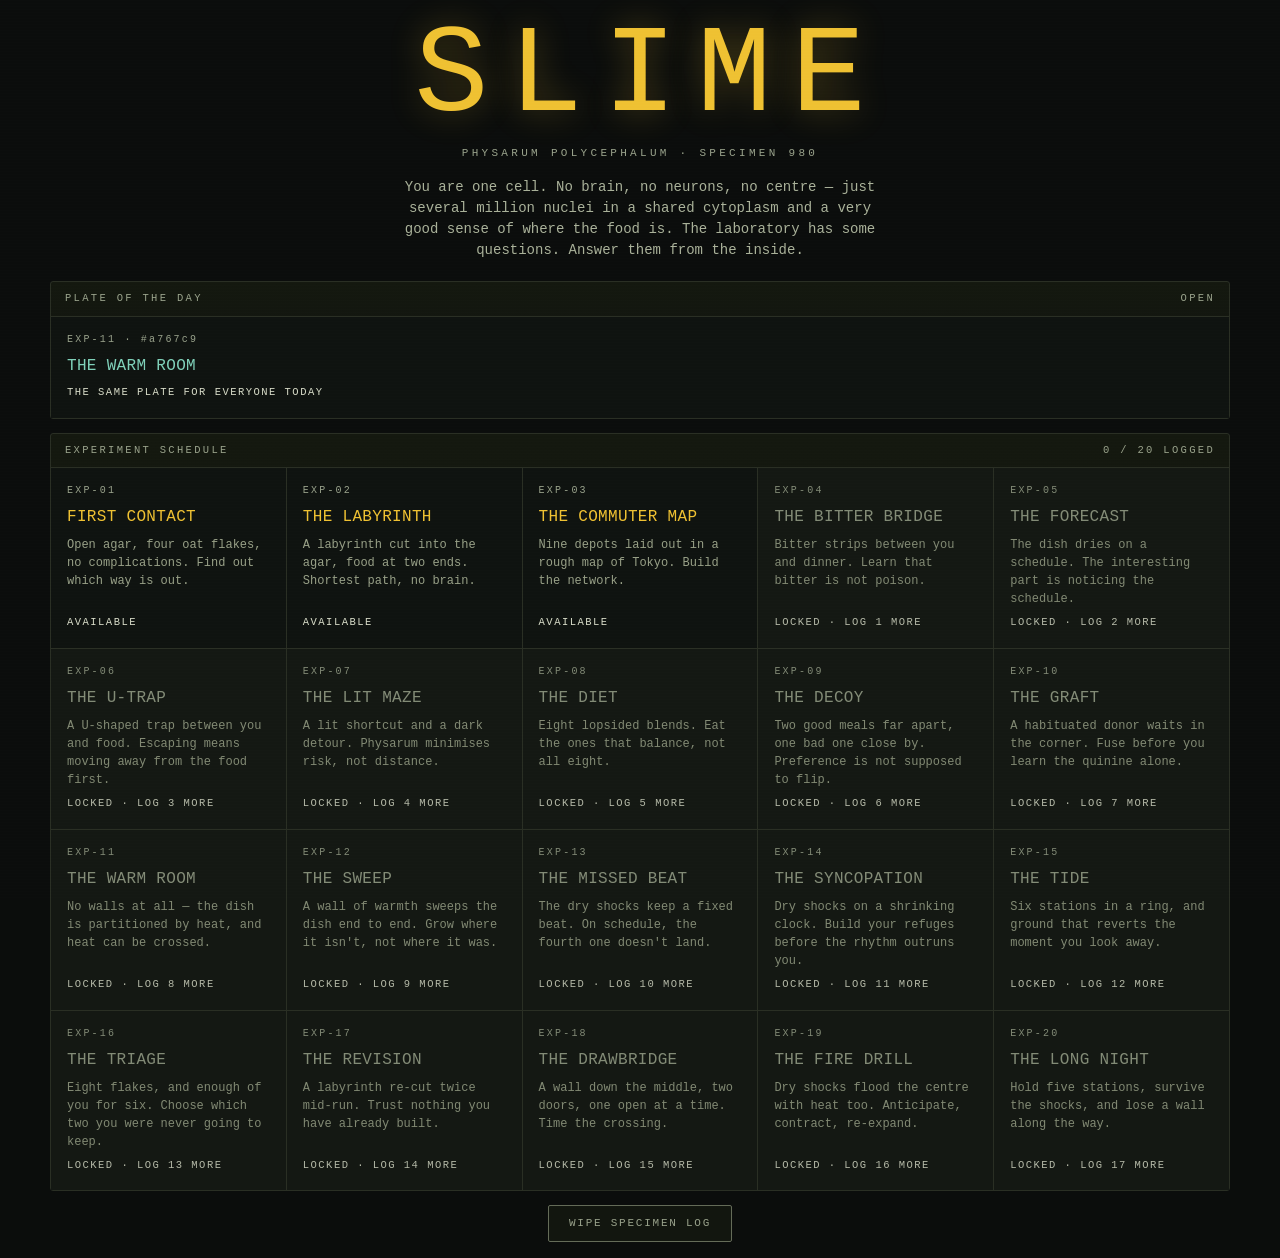
==== index.html @ e8db85a9 "Remove the Grow / Retract switch from the control row The switch set a stored verb for one-finger to" ====
<!doctype html>
<html lang="en">
<head>
<meta charset="utf-8">
<meta name="viewport" content="width=device-width, initial-scale=1, viewport-fit=cover">
<title>SLIME — Physarum polycephalum, specimen 980</title>
<meta name="description" content="A slime mold simulation game. You are Physarum polycephalum. The lab runs its experiments; you run them from the inside.">
<meta name="theme-color" content="#0b0d0c">
<link rel="icon" href="data:image/svg+xml,<svg xmlns='http://www.w3.org/2000/svg' viewBox='0 0 32 32'><text y='26' font-size='26'>%F0%9F%A6%A0</text></svg>">
<style>
:root{
  --bg:#0b0d0c;
  --agar:#12160f;
  --panel:#12150f;
  --line:#2a2f24;
  --ink:#d8dcc8;
  /* The quiet colours are quiet, not faint: --dim, --quin and --bad each used
     to land under 4.5:1 somewhere they carry 10px type — --dim on the panel
     gradient, --bad wherever it labels rather than fills. These clear AA on
     every ground in the sheet, and on the HUD plate over lit slime. */
  --dim:#99a28b;
  --slime:#efc132;
  --slime-hot:#fbe491;
  --cyto:#7fd1b9;
  --warn:#e0763c;
  --bad:#df6f8b;
  --quin:#bf82e2;
  /* --line draws the furniture — slab edges, the grid between dishes — and is
     deliberately faint. A control's own edge is the thing that says "this is a
     control", so it is held to 1.4.11's 3:1 against every ground in the sheet;
     the faintest here is 3.24 against the result panel's top stop. */
  --edge:#646b58;
  --mono:ui-monospace,SFMono-Regular,"SF Mono",Menlo,Consolas,"Liberation Mono",monospace;
  /* The letterboxed plate width: the dish is 420x260, so capping its HEIGHT at
     56vh means capping its width at 56vh x 420/260. Named because three rules
     need the same number — the short-viewport letterbox, the letterbox that
     makes room for the verdict panel, and the panel itself, which is the
     plate's own column and must line up with it exactly. */
  --plate:min(100%,calc(56vh * 1.6154));
}
*{box-sizing:border-box}
html{height:100%}
body{min-height:100%;overscroll-behavior:none}
body{
  margin:0;background:var(--bg);color:var(--ink);
  font-family:var(--mono);font-size:14px;line-height:1.5;
  -webkit-font-smoothing:antialiased;
  overscroll-behavior:none;
  /* kills double-tap zoom without killing scrolling */
  touch-action:manipulation;
}
body::before{
  content:"";position:fixed;inset:0;pointer-events:none;z-index:100;
  background:repeating-linear-gradient(180deg,rgba(255,255,255,.018) 0 1px,transparent 1px 3px);
  mix-blend-mode:overlay;
}
button{font:inherit;color:inherit;background:none;border:0;cursor:pointer}
/* The UA sheet's [hidden] is a bare attribute selector, so any class rule that
   sets display beats it — and every button in the control row and the Controls
   panel now sets one. Exit replay is hidden except during a replay; without
   this it is on the page always. */
[hidden]{display:none!important}
/* One ring for everything focusable. The accent is solved per seed to 4.5:1
   against the page, so it clears 1.4.11's 3:1 for a focus indicator by a
   margin whatever the specimen line turns out to be. */
:focus-visible{outline:2px solid var(--slime);outline-offset:2px}
h1,h2,h3{font-weight:600;margin:0}
.mono-dim{color:var(--dim)}

/* ---------- shell ---------- */
/* Top-anchored, not vertically centred: the lab bench starts at the top of the
   window on every screen, so nothing shifts underfoot when a screen grows —
   and the result panel below the dish extends downward into scroll rather
   than pushing the plate up off the top of the window. */
#app{min-height:100%;display:flex;flex-direction:column;align-items:center;
  justify-content:flex-start;padding:16px;gap:14px}
.screen{display:none;width:100%;max-width:1180px}
.screen.on{display:block}

/* ---------- title ---------- */
.hero{text-align:center;padding:8px 0 20px}
.hero .glyph{font-size:clamp(56px,13vw,124px);line-height:.86;letter-spacing:.16em;
  color:var(--slime);text-shadow:0 0 34px rgba(239,193,50,.30);margin-right:-.16em}
.hero .sub{color:var(--dim);letter-spacing:.30em;font-size:11px;text-transform:uppercase;margin-top:14px}
.hero .tag{max-width:56ch;margin:16px auto 0;color:#a9b199}

.slab{border:1px solid var(--line);background:linear-gradient(180deg,#14180f,#0f1210);border-radius:3px}
.slab-h{display:flex;justify-content:space-between;align-items:baseline;gap:12px;
  padding:9px 14px;border-bottom:1px solid var(--line);color:var(--dim);
  font-size:10.5px;letter-spacing:.22em;text-transform:uppercase}

.dishes{display:grid;grid-template-columns:repeat(auto-fit,minmax(212px,1fr));gap:1px;background:var(--line)}
.dish{background:#0f1310;padding:15px 16px 17px;text-align:left;position:relative;
  transition:background .14s,transform .14s;display:flex;flex-direction:column;gap:7px;min-height:150px}
.dish:hover:not(.locked){background:#171c12}
.dish .code{font-size:10px;letter-spacing:.22em;color:var(--dim)}
.dish .nm{font-size:16px;color:var(--slime);letter-spacing:.02em}
.dish .bl{font-size:12px;color:#98a087;flex:1}
.dish .st{font-size:10.5px;letter-spacing:.14em;text-transform:uppercase}
.dish.done .st{color:var(--cyto)}
/* The mark, where a dish has one, sits under the status line rather than
   beside it: the two are different kinds of fact and a card that runs them
   together reads as one long status. */
.dish .mk{font-size:10.5px;letter-spacing:.14em;text-transform:uppercase;color:var(--dim)}
.dish .mk b{color:var(--slime);font-weight:400}
/* the daily plate is the one card that is not a place in the schedule */
.dish.daily{min-height:0}
.dish.daily .nm{color:var(--cyto)}
/* A disabled control is exempt from 1.4.3, but most of the twenty cards on
   the landing screen are locked on a first visit — the exemption would cover
   almost the whole page, which is not what it is for. Faded to .8, where
   every line on the card still clears 4.5:1; what says "locked" is the grey
   name, the word itself, and the dead hover, not illegibility. */
.dish.locked{opacity:.8;cursor:not-allowed}
.dish.locked .nm{color:var(--dim)}

.row{display:flex;gap:10px;flex-wrap:wrap;align-items:center}
.btn{border:1px solid var(--edge);padding:9px 20px;border-radius:2px;letter-spacing:.16em;
  font-size:11px;text-transform:uppercase;color:var(--ink);background:#12160f;transition:.14s;
  touch-action:manipulation;-webkit-tap-highlight-color:transparent;
  -webkit-user-select:none;user-select:none;-webkit-touch-callout:none}
.btn:hover{border-color:var(--slime);color:var(--slime)}
.btn.pri{background:var(--slime);color:#14170d;border-color:var(--slime);font-weight:600}
.btn.pri:hover{background:var(--slime-hot);border-color:var(--slime-hot);color:#14170d}
/* a ghost is quieter in its ink, not in its outline — the outline is what
   makes it findable as a button at all */
.btn.ghost{color:var(--dim)}
.btn.ghost:hover{color:var(--ink);border-color:var(--ink)}
/* Time-lapse, lit at every stop except ×1. It is not "faster than real time"
   — ×1 is already about a hundred times that — it is "not the dish's own
   clock", which a quarter speed is as much as a quadruple one. */
.btn.lapse-on{border-color:var(--slime);color:var(--slime)}

/* ---------- brief / result cards ---------- */
.card{max-width:760px;margin:0 auto;padding:22px 26px 24px}
.card h2{font-size:24px;color:var(--slime);letter-spacing:.02em}
.card .code{font-size:10.5px;letter-spacing:.24em;color:var(--dim);text-transform:uppercase}
.card p{color:#aab092;margin:12px 0 0}
.card .fld{margin-top:18px}
.card .fld .k{font-size:10px;letter-spacing:.2em;text-transform:uppercase;color:var(--dim);margin-bottom:5px}
.card .fld .v{color:var(--ink)}
.hz{display:inline-block;border:1px solid var(--warn);color:var(--warn);
  padding:2px 9px;border-radius:2px;font-size:10.5px;letter-spacing:.14em;text-transform:uppercase;margin:0 6px 6px 0}
.hz.q{border-color:var(--quin);color:var(--quin)}
.hz.ok{border-color:var(--cyto);color:var(--cyto)}
.hz.l{border-color:#9fb4c9;color:#9fb4c9}
.keys{display:grid;grid-template-columns:auto 1fr;gap:6px 14px;margin-top:8px;font-size:12.5px;color:#9ba384}
.keys b{color:var(--ink);font-weight:600;white-space:nowrap}

/* ---------- result panel, below the dish ---------- */
/* The verdict is a lab annotation pinned UNDER the plate, never over it: the
   whole point of finishing a dish is getting to look at the lattice you grew,
   so nothing covers the organism. Verdict and actions come first so they land
   above the fold on a normal desktop window; the long prose and the
   observations sit below them and scroll into view if the window is short. */
#result{display:none;width:100%;max-width:var(--plate);margin:10px auto 0;
  border:1px solid var(--line);border-radius:3px;
  background:linear-gradient(180deg,#14180f,#0f1210)}
#result.on{display:block}

.rhead{display:flex;align-items:center;justify-content:space-between;gap:10px 18px;
  flex-wrap:wrap;padding:11px 14px;border-bottom:1px solid var(--line)}
.rmeta{min-width:0}
.rmeta .rc{font-size:9.5px;letter-spacing:.22em;text-transform:uppercase;color:var(--dim)}
.rmeta .rh{font-size:17px;color:var(--slime);letter-spacing:.02em;margin-top:3px}
.ract{display:flex;gap:8px;flex-wrap:wrap}

.rband{display:flex;align-items:center;gap:8px 12px;flex-wrap:wrap;
  padding:9px 14px;border-bottom:1px solid var(--line)}
.rrow{display:flex;gap:7px;flex-wrap:wrap}
.rnote{font-size:10.5px;color:var(--dim);letter-spacing:.04em}
.rk{font-size:9.5px;letter-spacing:.20em;text-transform:uppercase;color:var(--dim)}

.rgrid{display:grid;grid-template-columns:1.5fr 1fr;gap:12px 24px;padding:13px 14px 15px}
.rgrid p{margin:0;color:#aab092;font-size:12.5px;line-height:1.55}
.rsec .v{font-size:12px;color:var(--ink);line-height:1.66;margin-top:5px}

#result .btn{padding:8px 14px;font-size:10px;letter-spacing:.14em}
.rsp{min-width:48px;text-align:center}
/* the suggested rate, lit the way the time-lapse control is */
.rsp.def{border-color:var(--slime);color:var(--slime)}
body.touch #result .btn{min-height:44px;padding:11px 15px}

/* The play controls step aside once the run is over — the verdict panel
   carries the only actions that still mean anything. (The plate is letterboxed
   here too, but it no longer needs saying: the letterbox is unconditional now,
   for the console's sake, so the dish is already the right size when the
   verdict arrives.) */
#scr-sim.resulting .simbar{display:none}

@media(max-width:700px){
  .rgrid{grid-template-columns:1fr}
}

/* ---------- replay mode ---------- */
#replaynote{display:none}
body.replay #stage{cursor:default}
body.replay #replaynote{display:block}
body.replay #replaynote b{color:var(--slime)}

/* ---------- coarse-pointer copy swap ---------- */
/* .keys-touch is the touch wording, .keys-fine the mouse+keyboard wording.
   body.touch is set by sim.js from matchMedia('(pointer: coarse)') / touch
   points. */
.keys-touch{display:none}
body.touch .keys-fine{display:none}
body.touch .keys-touch{display:grid}

/* ---------- sim ---------- */
/* The bench is the plate and the console under it. It carries the letterbox
   width, so the two are the same width to the pixel, and the size container,
   so the console's layout answers to how wide the DISH is rather than how wide
   the window is — a letterboxed landscape plate is narrow in a wide viewport,
   and a three-column instrument band would be unreadable in it. */
.bench{position:relative;width:100%;margin:0 auto;
  container-type:inline-size;container-name:dish}
#stage{position:relative;width:100%;border:1px solid var(--line);border-radius:3px;
  background:#070906;overflow:hidden;touch-action:none;cursor:crosshair;
  -webkit-tap-highlight-color:transparent;
  -webkit-user-select:none;user-select:none;-webkit-touch-callout:none}
/* touch-action does not inherit — the canvas has to opt out on its own or a
   drag across it still scrolls the page on iOS. */
#stage canvas{display:block;width:100%;height:auto;touch-action:none;
  -webkit-user-select:none;user-select:none;-webkit-touch-callout:none}
/* ---------- the console ---------- */
/* Every readout the run has, in one panel UNDER the dish: the code line and
   the clock, the objective, the meters, the depot list and the note.

   It used to be four blocks floating over the agar, and on a phone that was
   most of the organism covered by things describing it. The first pass moved
   them off the plate at phone sizes only, which left the game looking like two
   different games — a clean dish on a phone and an obscured one on a laptop.
   Nothing about a big screen makes covering the specimen a better idea, and a
   1180px dish has the MOST worth looking at. So the plate carries the culture
   and the pause veil at every size, and this is where the numbers live.

   What that deletes is the whole apparatus these blocks needed to survive over
   live cytoplasm: the two --hud-* colours, the near-opaque plate each one carried
   and the backdrop blur behind it, all of which existed because the same pixel
   is #070906 agar one second and #f6d669 lit slime the next and no ink is
   4.5:1 against both. On a panel with a ground of its own, contrast is a
   number again. */
.console{margin-top:8px;border:1px solid var(--line);border-radius:3px;
  background:linear-gradient(180deg,#14180f,#0f1210)}
.hud{font-size:11px;letter-spacing:.08em}
/* An empty row is a rule with nothing under it — the note and the depot list
   are both blank on some dishes. */
.hud-br:empty,.nodes:empty{display:none}
/* The header: what the dish is, what it wants, how long it has been running.
   Narrow-first, like the band below it — the objective is ordered last and
   given the whole width, so the code line and the clock share row one and the
   objective gets row two rather than being wedged into the middle third of a
   bar it wraps to four lines inside. The wide rules put it back in the middle. */
.hud-tl{display:flex;flex-wrap:wrap;gap:2px 12px;padding:9px 14px;
  border-bottom:1px solid var(--line)}
.hud-tl .obj{order:3;flex:1 1 100%;text-align:left;color:var(--slime)}
.hud-tl .lt,.hud-tl .rt{color:var(--dim);white-space:nowrap}
.hud-tl .rt{margin-left:auto}
/* The instrument band. Narrow-first: one row per block, each drawing the rule
   ABOVE it, so a dish with no depots and no note ends the panel at the meters
   rather than on a rule with nothing under it — an empty row is display:none
   and contributes no border, which a border-bottom on the row before it could
   not know. The wide rules turn this into columns. */
.crow>*{padding:9px 14px;border-top:1px solid var(--line)}
.crow>*:first-child{border-top:0}
/* One line per meter — label, track, figure. Stacked, two meters cost six
   lines of panel to report two numbers. */
.meter{display:flex;align-items:center;gap:10px}
.meter+.meter{margin-top:7px}
.meter .lab{display:contents}
.meter .lab span{color:var(--dim);font-size:10px;letter-spacing:.18em;text-transform:uppercase}
/* Every dish now carries at least two meters — biomass and the cue reserve —
   so there is always something to line the tracks up with, and the label takes
   a column rather than each meter's track starting wherever its own word ran
   out. 58px is BIOMASS and RESERVE at this size; HABITUATION needs 86, and
   reserving that on the sixteen dishes that never show it is 28px off a track
   which on a letterboxed 695px band is most of it. So the wide column is
   conditional and the narrow one is not: sim.js sets .twometer alongside the
   third meter's own display toggle. */
.meter .lab span:first-child{flex:0 0 58px}
.console.twometer .meter .lab span:first-child{flex:0 0 86px}
.meter .bar{order:1;flex:1;height:4px;background:#1b1f18;border-radius:2px;overflow:hidden;
  box-shadow:inset 0 0 0 1px rgba(216,220,200,.16)}
/* the figure gets a column rather than hugging the track, so the two meters
   of a dish carrying both end on the same edge whatever they are counting —
   "4,500" against "0%" against "p 12 · c 30" */
.meter .lab span:last-child{order:2;color:var(--ink);flex:0 0 auto;
  min-width:64px;text-align:right}
.meter .fill{height:100%;width:0%;background:var(--slime);transition:width .18s}
.meter.mass .fill{background:linear-gradient(90deg,#977514,var(--slime))}
.meter.hab .fill{background:linear-gradient(90deg,#5b3479,var(--quin))}
/* The reserve reads as cytoplasm, because that is what it is standing in for:
   the cost of telling the organism where to go. Declared above .crit so a
   reserve running out still turns red — the two selectors weigh the same and
   the later one wins. */
.meter.cue .fill{background:linear-gradient(90deg,#2c6353,var(--cyto))}
.meter.crit .fill{background:var(--bad)}
.hud-br{color:var(--dim);font-size:11px;letter-spacing:.08em}
/* the list reads across the panel, not down the side of a plate */
.nodes{color:var(--dim);font-size:11px;line-height:1.5;
  display:flex;flex-wrap:wrap;gap:2px 16px}
/* not-yet-reached nodes were a half-opacity --dim, which is a colour you can
   see only if you already know what it says. They are dim ink now, not faded. */
.nodes .n{color:#8b937d}
.nodes .n.hit{color:var(--cyto)}
@keyframes fade{from{opacity:0;transform:translateY(-3px)}to{opacity:1}}
#pauseveil{position:absolute;inset:0;display:none;place-items:center;background:rgba(7,9,6,.86);
  color:var(--ink);letter-spacing:.3em;font-size:12px;text-transform:uppercase}
#pauseveil.on{display:grid}

/* ---------- narration feed, under the bench ---------- */
/* It used to float over the plate: 11px type on top of whatever the organism
   was doing underneath it, which is unreadable exactly when it has something
   to say, and unreadable enough on a small dish that the old sheet just hid it
   below 640px. It is a strip below the bench now, on a ground of its own,
   newest line at the top. Fixed height so a line arriving does not shove the
   page; scrollable, and focusable so a keyboard can reach the older lines.

   Directly below the bench, above the control row rather than under it. The
   log is the console's continuation — the readouts say what the dish is, the
   log says what it just did — and a row of buttons wedged between the two put
   the furniture where the reading is. The row lost nothing by moving down: it
   is four controls you hit without looking and a key list folded away behind a
   disclosure, and none of that is read the way a line of narration is. */
.feed{width:100%;margin:10px auto 0;border:1px solid var(--line);border-radius:3px;
  background:linear-gradient(180deg,#14180f,#0f1210)}
.feed-h{padding:8px 14px;border-bottom:1px solid var(--line);color:var(--dim);
  font-size:10px;letter-spacing:.22em;text-transform:uppercase}
/* The well is a fixed height so an arriving line does not shove the page.
   190px is eight lines and change — it was 96, which held barely four, so a
   busy stretch (an engulf, its ambient line, a shock warning) pushed the thing
   you were reading off the bottom in seconds. A fixed height also cuts
   whatever line happens to straddle the bottom edge —
   mid-glyph, which reads as a rendering fault rather than as more text below.
   Faded out over the last few pixels instead, which works whatever the lines
   wrap to; and since the newest line is at the TOP, the fade only ever touches
   the oldest line on screen. */
#log{height:190px;overflow-y:auto;padding:10px 14px;color:#aab092;font-size:12px;line-height:1.55;
  -webkit-mask-image:linear-gradient(180deg,#000 calc(100% - 13px),transparent);
  mask-image:linear-gradient(180deg,#000 calc(100% - 13px),transparent)}
#log div{margin-bottom:5px;animation:fade .5s ease-out}
#log div:last-child{margin-bottom:0}
#log div.hi{color:var(--slime)}
/* The ring is drawn inside the element, so the fade would eat its bottom edge.
   A focused log is being read deliberately — drop the mask while it is. */
#log:focus-visible{outline-offset:-2px;-webkit-mask-image:none;mask-image:none}

/* ---------- the control row ---------- */
/* Under the log rather than over it — see the feed above. On a bench with room
   it is what it was: the play controls, then the key list behind a disclosure.
   On a phone it is the two controls you reach for mid-run and that same
   disclosure — and the three that end the dish (reset, abandon, exit replay)
   move INSIDE it, because a row carrying five controls at phone width wraps to
   two rows, and a second row of buttons under the dish is what this branch is
   getting rid of. dockActions() in sim.js does the moving; the sheet only has
   to style them in both places. */
.simbar{display:flex;align-items:center;gap:8px;margin:8px auto 0;flex-wrap:wrap}
.simbar .btn{display:inline-flex;align-items:center;justify-content:center;
  min-height:38px;padding:0 14px;letter-spacing:.13em}
/* out-specifies body.touch .btn, whose 18px of horizontal padding is right
   for a standalone button and is most of a phone's control row */
body.touch .simbar .btn{min-height:44px;min-width:44px;padding:0 14px}
/* The figure is held to the width of its widest label. The ladder runs from
   ×1/16 to ×16, so the slot's content changes width as it is cycled, and a
   button that grows and shrinks under a thumb that is pressing it repeatedly
   walks out from under the thumb — the same reason #s-pause is pinned below,
   arrived at from the other direction. Left-aligned, so the figure stays put
   against the word rather than sliding about inside its own slot. */
#s-speedn{display:inline-block;min-width:3.8em;text-align:left}
/* Dropped where the row has to be narrow — the button still reads "×4", and
   its aria-label says the whole thing at every width. The word comes back only
   where the row stops being cramped, which is the negation of ROW_NARROW
   below; written as show-then-hide rather than one `not(...)` query because
   the nested-not form is Media Queries 4 and this is not worth losing on an
   older Safari. */
.simbar .wd{display:none}
@media(min-width:641px) and (min-height:708px){.simbar .wd{display:inline}}
@media(pointer:coarse) and (max-width:739px),(pointer:coarse) and (max-height:775px){.simbar .wd{display:none}}
.hint{margin:0;color:var(--dim);font-size:11px;letter-spacing:.04em}
.hint b{color:var(--ink);font-weight:600}

/* ---------- the key list, folded away ---------- */
/* The instructions used to be a permanent two-line band under every dish,
   repeating what the brief said thirty seconds earlier. They are a disclosure
   now, and the panel is positioned rather than in flow, so opening it does not
   push the bench around. */
.keypop{position:relative}
.keypop>summary{display:inline-block;list-style:none}
.keypop>summary::-webkit-details-marker{display:none}
.keypop>summary::marker{content:""}
.keypop>summary::after{content:"+";margin-left:.5em}
.keypop[open]>summary::after{content:"\2212";margin-left:.5em}
.keypop[open]>summary{border-color:var(--slime);color:var(--slime)}
.keypop-body{position:absolute;right:0;bottom:calc(100% + 8px);z-index:20;
  width:min(430px,78vw);padding:12px 15px 14px;
  box-shadow:0 10px 28px rgba(0,0,0,.55)}
.keypop-body .keys{margin-top:0}
/* the two dish-ending actions, above the rule that separates them from the
   reference material below */
.kact{margin-bottom:13px;padding-bottom:13px;border-bottom:1px solid var(--line)}
.kact .btn{display:inline-flex;align-items:center;justify-content:center;
  min-height:38px;padding:0 14px;letter-spacing:.13em}
body.touch .kact .btn{min-height:44px}

body.touch .btn{min-height:44px;padding:11px 18px}
body.touch .dish{min-height:132px}

/* The instrument band goes to columns once the panel is wide enough to give
   each block a readable measure — meters, depot list, note, side by side in
   one ~56px band instead of three stacked rows. Asked of the DISH rather than
   the window, because the panel is the dish's own width: a letterboxed
   landscape plate is narrow inside a wide viewport.

   The rule moves from the top of each block to its left edge, and :empty still
   removes a block entirely — flex rather than grid precisely so that a dish
   with no depots closes the gap instead of leaving a dead column.

   The media query is the fallback where @container is unsupported, and it has
   to ask the question the long way round, in the viewport terms it can see.
   The panel is the plate's width, which since the letterbox went unconditional
   is

       min(vw - 32, 0.9046 x vh)

   — #app's padding, and 56vh x 1.6154. So it is 641px wide only when the
   viewport is BOTH at least 673 wide and at least 709 tall, and a width-only
   fallback squeezes three columns into a 353px panel on an 800x390 window:
   91px for the narrowest of them, which is not a column, it is a stripe. The
   container queries below correct this wherever they are supported; this pair
   is for where they are not. */
@media(min-width:673px) and (min-height:709px){
  .crow{display:flex}
  .crow>*{border-top:0;border-left:1px solid var(--line);min-width:0}
  .crow>*:first-child{border-left:0}
  /* The meters column spends a fixed 86px on the label and 76px on the figure
     before the track gets anything, so at 34% the track was 67px — a bar you
     read as an ornament rather than a quantity. 36/38/26 gives it half again
     that and still leaves the depot list enough measure for three of the eight
     blends per line on EXP-08, which is the widest list the game has. */
  .crow>.hud-bl{flex:1 1 36%}
  .crow>.nodes{flex:2 1 38%}
  .crow>.hud-br{flex:1 1 26%}
  .hud-tl .obj{order:0;flex:1;text-align:center}
}
@container dish (min-width:641px){
  .crow{display:flex}
  .crow>*{border-top:0;border-left:1px solid var(--line);min-width:0}
  .crow>*:first-child{border-left:0}
  /* The meters column spends a fixed 86px on the label and 76px on the figure
     before the track gets anything, so at 34% the track was 67px — a bar you
     read as an ornament rather than a quantity. 36/38/26 gives it half again
     that and still leaves the depot list enough measure for three of the eight
     blends per line on EXP-08, which is the widest list the game has. */
  .crow>.hud-bl{flex:1 1 36%}
  .crow>.nodes{flex:2 1 38%}
  .crow>.hud-br{flex:1 1 26%}
  .hud-tl .obj{order:0;flex:1;text-align:center}
}
/* ...and back to stacked rows on a plate too narrow for columns, which the
   container query above simply stops matching. The media fallback has to say
   it the other way round, because it cannot see the dish. */
@container dish (max-width:640px){
  .crow{display:block}
  .crow>*{border-top:1px solid var(--line);border-left:0}
  .crow>*:first-child{border-top:0}
  .hud-tl .obj{order:3;flex:1 1 100%;text-align:left}
}
/* ROW_NARROW — when the control row cannot afford its roomy layout. Kept in
   step with the DOCK query in sim.js, which is the same string: the sheet
   compacts the row and the script moves the three dish-ending actions into the
   disclosure, and the two decisions have to agree or the row is compacted
   while still carrying six controls.

   Derived rather than guessed at, because guessing at it has now been wrong
   twice. The row is capped to var(--plate) on a coarse pointer, so its width
   is not the viewport width — it is

       min(vw - 32, 0.9046 x vh)

   the first term being the viewport less #app's padding, the second being the
   letterbox: --plate is 56vh x 1.6154, and 0.56 x 1.6154 = 0.9046. What the
   undocked row NEEDED was a function of the pointer, because a coarse pointer
   also carried the Grow/Retract switch — ~111px the row does not otherwise
   spend:

       coarse 684px    fine 533px

   Set those equal and the row overflows when

       coarse   vw < 716  OR  vh < 757
       fine     vw < 565  OR  vh < 589

   The first two terms below cover the fine pointer with room to spare, and
   they are the pair the console's off-plate fallback uses, so the row and the
   console change together. The coarse pointer needs both of its own bounds
   stated, and needs them gated on the pointer rather than folded into the
   plain terms, which would compact desktop windows that fit perfectly well.
   739 and 775 carry ~20px of margin over the two crossovers.

   The width bound alone was the first fix and was not enough: the letterbox
   makes the row narrow on a SHORT coarse window at any width at all, so a
   1400x720 tablet failed a rule capped on width. Verified by sweeping both
   axes at 8px steps rather than the sparse height grid that missed it.

   The switch has since been removed, so a coarse row wants about what a fine
   one does and both crossovers moved down by roughly that 111px. The bounds
   stay where the sweep put them: the extra margin only means a coarse device
   docks its dish-ending actions a little sooner than it now has to. */
@media(max-width:640px),(max-height:707px),
      (pointer:coarse) and (max-width:739px),
      (pointer:coarse) and (max-height:775px){
  /* a header that is one word does not need 35px of a phone screen */
  .feed-h{padding:6px 12px}
  #log{padding:8px 12px}
  /* The controls across a phone, in ONE row: the row is the point, and a wrap
     puts back the second row of buttons this branch exists to remove.
     Everything below is spent buying it. The buttons keep their 44px of height
     throughout, which is the touch target that actually matters; what gives is
     horizontal padding, the tracking the labels are set with, and the space in
     front of the disclosure's sign. Below about 360px of viewport it wraps
     anyway — labelled controls will not fit — and the wrap is the graceful end
     of this, not a failure of it. */
  .simbar{gap:6px}
  .simbar .btn{font-size:10px}
  .simbar .btn,body.touch .simbar .btn{padding:0 8px}
  .simbar .btn{letter-spacing:.06em}
  .keypop>summary::after,.keypop[open]>summary::after{margin-left:.25em}
  /* Held to the width of its longer label, because it has two: a row this
     tight that reflows the moment you pause it is a row that moves the
     time-lapse button out from under your thumb. */
  .simbar #s-pause{min-width:58px}
  /* The panel hangs off the right edge of its summary, which on a wide bench
     is the right edge of the bench. On a phone the summary is the fourth item
     in a packed row and sits nowhere near that edge, so a panel anchored there
     runs off the left of the screen. Anchor it to the row instead. */
  .simbar{position:relative}
  .keypop{position:static}
  .keypop-body{left:0;right:0;width:auto}
}
@media(max-width:520px){
  #app{padding:12px;gap:10px}
  .card{padding:18px 16px 20px}
  .card h2{font-size:20px}
  .keys{grid-template-columns:1fr;gap:1px 0}
  .keys b{margin-top:9px}
  .hint{font-size:10.5px;flex:1 1 100%}
}
/* Letterbox the dish rather than letting a fixed 420:260 canvas run off the
   viewport. This used to be conditional — coarse pointers and windows under
   760px tall — because on a tall desktop window the dish could be as big as it
   liked and the only thing under it was a button row.

   It is unconditional now, because the console moved out from over the plate
   and the dish no longer gets to spend the whole window. On a 1280x800 laptop
   an uncapped dish is 731px tall, which put the console AND the control row
   below the fold: the readouts were off the organism, which is what was
   wanted, and also off the screen, which was not. Capping the dish at 56vh
   buys back the ~120px the console and controls need, and everything the run
   reports is visible while the run is happening at every size.

   Width still wins on a portrait phone — --plate is a min() against 100% — so
   this changes nothing there. */
.bench,#controls,#feed{max-width:var(--plate)}
/* On a short window the log gives ground, and it gives it sooner now that the
   control row sits BELOW it rather than above. What used to fall past the fold
   was the feed's own bottom edge — old history, reached on purpose, since the
   newest line sits at the top of the well — and that was a fine thing to spend.
   Under the log, the same overflow spends Hold and the time-lapse instead, and
   a control you have to scroll to reach mid-run is not a control. So the well
   yields first, and where the well has nothing left to give, the dish yields
   after it.

   The aspect terms are doing real work rather than standing in for "phone".
   The plate is min(100%, 56vh x 1.6154), so on anything squarer than about
   9:10 it is the WIDTH that caps the dish and the column is far shorter than
   the window — a 390x780 phone fits the whole 190px well and the row with room
   over, and shrinking its log would buy nothing but blank screen. Only where
   56vh is the binding cap does the height run out, which is the landscape half
   of the test. The portrait half still runs out eventually, just later: a
   375x667 phone is seven pixels short with a full well, hence its own term at
   700px, which leaves the taller phones their eight lines.

   Every number here was measured in a browser at the size it names, because
   deriving them is what went wrong twice: the console under the plate wraps to
   a second row below about 640px of column, which adds 70px exactly where the
   arithmetic says there is room.

       1280x800   the row ended 43px under the fold. 130px — five and a half
                  readable lines, the height this rule already used — puts the
                  whole page on screen with 17px to spare, on a size that
                  scrolled even before the reorder.
       1280x760   88px, and the dish is untouched: at that width the console
                  has not wrapped and the plate is still worth its 56vh.
       700x700    the dish alone is 561px of the window with its console, and
                  an 88px well still leaves the row 51px under. The well could
                  save it alone only by coming down to 37px — a line and a half
                  of narration, which is not a log — so the dish yields
                  instead: 46vh, the same trade 56vh already made against an
                  uncapped canvas, made once more at the size where 56vh is
                  what does not fit.
       1024x640   46vh still leaves the row 13px under, so 40vh below 660.

   The 400px floor under the shrunk plate is the control row's own width. Below
   707px of height the row is docked — reset, abandon and exit replay move into
   the disclosure, see DOCK in sim.js — and what is left needs about 387px to
   stay on one line. The floor keeps the column wider than that, so shrinking
   the dish to save the row cannot end up wrapping it. */
@media(min-aspect-ratio:9/10) and (max-height:900px),
      (max-aspect-ratio:9/10) and (max-height:700px){
  #log{height:130px}
}
@media(min-aspect-ratio:9/10) and (max-height:780px){
  #log{height:88px}
}
@media(min-aspect-ratio:9/10) and (max-height:700px){
  :root{--plate:min(100%,max(400px,calc(46vh * 1.6154)))}
}
@media(min-aspect-ratio:9/10) and (max-height:660px){
  :root{--plate:min(100%,max(400px,calc(40vh * 1.6154)))}
}
</style>
</head>
<body>
<div id="app">

  <!-- ============ TITLE ============ -->
  <section class="screen on" id="scr-title">
    <div class="hero">
      <div class="glyph">SLIME</div>
      <div class="sub">Physarum polycephalum &middot; specimen 980</div>
      <p class="tag">You are one cell. No brain, no neurons, no centre &mdash; just several
      million nuclei in a shared cytoplasm and a very good sense of where the food is.
      The laboratory has some questions. Answer them from the inside.</p>
    </div>
    <!-- One plate, the same one everywhere, derived from the UTC day. It sits
         above the schedule because it is not part of it: it ignores the unlock
         gate and logging it advances nothing. -->
    <div class="slab" style="margin-bottom:14px">
      <div class="slab-h"><span>Plate of the day</span><span id="daily-st"></span></div>
      <div class="dishes"><button class="dish daily" id="daily-go" type="button"></button></div>
    </div>
    <div class="slab">
      <div class="slab-h"><span>Experiment schedule</span><span id="progress">0 / 20 logged</span></div>
      <div class="dishes" id="dishes"></div>
    </div>
    <div class="row" style="margin-top:14px;justify-content:center">
      <button class="btn ghost" id="btn-wipe">Wipe specimen log</button>
    </div>
  </section>

  <!-- ============ BRIEF ============ -->
  <section class="screen" id="scr-brief">
    <div class="slab card">
      <div class="code" id="b-code"></div>
      <h2 id="b-name"></h2>
      <div class="fld"><div class="k">Objective</div><div class="v" id="b-obj"></div></div>
      <div class="fld"><div class="k">Dish conditions</div><div id="b-hz"></div></div>
      <!-- The actions sit ABOVE the motor-control reference, so they are on
           screen the moment the brief opens whatever the viewport. The screen
           used to open with a paragraph of scene-setting as well; launching a
           dish is a decision, not a reading assignment, and everything the
           decision needs is the objective and the conditions. -->
      <div class="row" style="margin-top:22px;margin-bottom:22px">
        <button class="btn pri" id="b-go">Inoculate</button>
        <button class="btn ghost" id="b-back">Back to schedule</button>
      </div>
      <div class="fld"><div class="k">Motor control</div>
        <div class="keys keys-fine">
          <b>hold left / drag</b><span>emit a growth cue &mdash; the exploratory front flows toward it</span>
          <b>hold right / shift</b><span>retract &mdash; pull cytoplasm back out of a region</span>
          <b>the reserve</b><span>cueing spends it and letting go rebuilds it, slower than it went; at zero the brush stops until you release. Nudge, let the chemotaxis run, nudge again</span>
          <b>space</b><span>hold the clock</span>
          <b>F</b><span>time-lapse &mdash; step the dish clock round the ladder, &times;1/16 up to &times;16; <b>shift+F</b> steps back down. &times;1 is the dish's own clock, which is already about a hundred times real time &mdash; so even &times;1/16 is a time-lapse</span>
          <b>R</b><span>reset the dish</span>
        </div>
        <div class="keys keys-touch">
          <b>hold / drag</b><span>emit a growth cue &mdash; the exploratory front flows toward your finger</span>
          <b>two fingers</b><span>retract &mdash; a second finger flips a live drag and pulls cytoplasm back out of a region</span>
          <b>the reserve</b><span>cueing spends it and lifting your finger rebuilds it, slower than it went; at zero the brush stops until you lift</span>
          <b>Hold / &times;N</b><span>the control row stops the dish clock, or steps it round the ladder from &times;1/16 to &times;16 &mdash; same dish, watched slower or faster. &times;1 is already about a hundred times real time</span>
          <b>Controls</b><span>resetting the plate and abandoning the dish are in there</span>
        </div>
      </div>
    </div>
  </section>

  <!-- ============ SIM ============ -->
  <section class="screen" id="scr-sim">
    <div class="bench">
      <!-- the plate holds the culture and nothing else -->
      <div id="stage">
        <canvas id="cv"></canvas>
        <div id="pauseveil">Culture held</div>
      </div>

      <!-- Every readout the run has, in one console under the dish — at every
           size, because nothing about a big screen makes covering the specimen
           a better idea. A header, then an instrument band that is three
           columns where the dish is wide enough to give each a readable
           measure and three stacked rows where it is not. -->
      <div class="console" id="console">
        <div class="hud hud-tl">
          <div class="lt" id="h-code"></div>
          <div class="obj" id="h-obj"></div>
          <div class="rt" id="h-time"></div>
        </div>
        <div class="crow">
          <div class="hud hud-bl">
            <div class="meter mass"><div class="lab"><span>Biomass</span><span id="h-mass">0</span></div>
              <div class="bar"><div class="fill" id="h-massbar"></div></div></div>
            <div class="meter cue" id="h-cuewrap">
              <div class="lab"><span>Reserve</span><span id="h-cue">100%</span></div>
              <div class="bar"><div class="fill" id="h-cuebar"></div></div></div>
            <div class="meter hab" id="h-habwrap" style="display:none">
              <div class="lab"><span id="h-meterlab">Habituation</span><span id="h-hab">0%</span></div>
              <div class="bar"><div class="fill" id="h-habbar"></div></div></div>
          </div>
          <div class="nodes" id="h-nodes"></div>
          <div class="hud-br" id="h-note"></div>
        </div>
      </div>
    </div>

    <!-- result: rendered BELOW the finished dish, never over it -->
    <div id="result">
      <div class="rhead">
        <div class="rmeta">
          <div class="rc" id="r-code"></div>
          <h2 class="rh" id="r-head"></h2>
        </div>
        <div class="ract">
          <button class="btn pri" id="r-next" type="button"></button>
          <button class="btn ghost" id="r-retry" type="button">Run it again</button>
          <button class="btn ghost" id="r-menu" type="button">Schedule</button>
        </div>
      </div>
      <div class="rband">
        <span class="rk">Replay</span>
        <div class="rrow" id="r-replay"></div>
        <span class="rnote" id="r-tracenote"></span>
      </div>
      <!-- the plate as an address: the seed already reproduces this dish cell
           for cell, so a link carrying it hands someone else the same one -->
      <div class="rband" id="r-shareband">
        <span class="rk">This plate</span>
        <div class="rrow">
          <button class="btn ghost" id="r-copy" type="button">Copy link</button>
        </div>
        <span class="rnote" id="r-sharenote"></span>
      </div>
      <div class="rgrid">
        <p id="r-body"></p>
        <div class="rsec"><div class="rk">Observations</div><div class="v" id="r-stats"></div></div>
      </div>
    </div>

    <!-- Narration: under the bench, not over the organism, and above the
         control row rather than below it. The log is a readout — it belongs
         with the console it continues, where a glance from the plate reaches
         it — and the row under it is buttons and a folded-away key list you
         read once. Putting the furniture between the dish and the account of
         the dish was the wrong way round. -->
    <div class="feed" id="feed">
      <div class="feed-h" id="feed-h">Dish log</div>
      <div id="log" role="log" aria-live="polite" tabindex="0" aria-labelledby="feed-h"></div>
    </div>

    <div class="simbar" id="controls">
      <p class="hint" id="replaynote"><b>Replay</b> &mdash; the recorded run, played back. Your cues are the recording; <b>Hold</b> and the time-lapse still work.</p>
      <button class="btn ghost" id="s-pause" type="button">Hold</button>
      <button class="btn ghost" id="s-speed" type="button"><span class="wd">Time-lapse&nbsp;</span><span id="s-speedn">&times;1</span></button>
      <details class="keypop" id="keypop">
        <summary class="btn ghost">Controls</summary>
        <div class="keypop-body slab">
          <div class="row kact" id="kact">
            <button class="btn ghost" id="s-reset" type="button">Reset</button>
            <button class="btn ghost" id="s-abort" type="button">Abandon dish</button>
            <button class="btn ghost" id="s-exitrp" type="button" hidden>Exit replay</button>
          </div>
          <div class="keys keys-fine">
            <b>hold left / drag</b><span>emit a growth cue</span>
            <b>right / shift</b><span>retract &mdash; pull cytoplasm back</span>
            <b>space</b><span>hold the clock</span>
            <b>F</b><span>time-lapse &mdash; &times;1/16 to &times;16 (<b>shift+F</b> back down)</span>
            <b>R</b><span>reset the dish</span>
          </div>
          <div class="keys keys-touch">
            <b>hold / drag</b><span>emit a growth cue</span>
            <b>two fingers</b><span>retract &mdash; a second finger flips a live drag</span>
            <b>Hold / &times;N</b><span>stop the clock, or step it &times;1/16 &hellip; &times;16</span>
          </div>
        </div>
      </details>
    </div>
  </section>

</div>
<script>
  // Deploy stamp: `slime deploy` rewrites this line with the live commit.
  const BUILD = 'dev';
</script>
<script src="js/sim.js"></script>
</body>
</html>
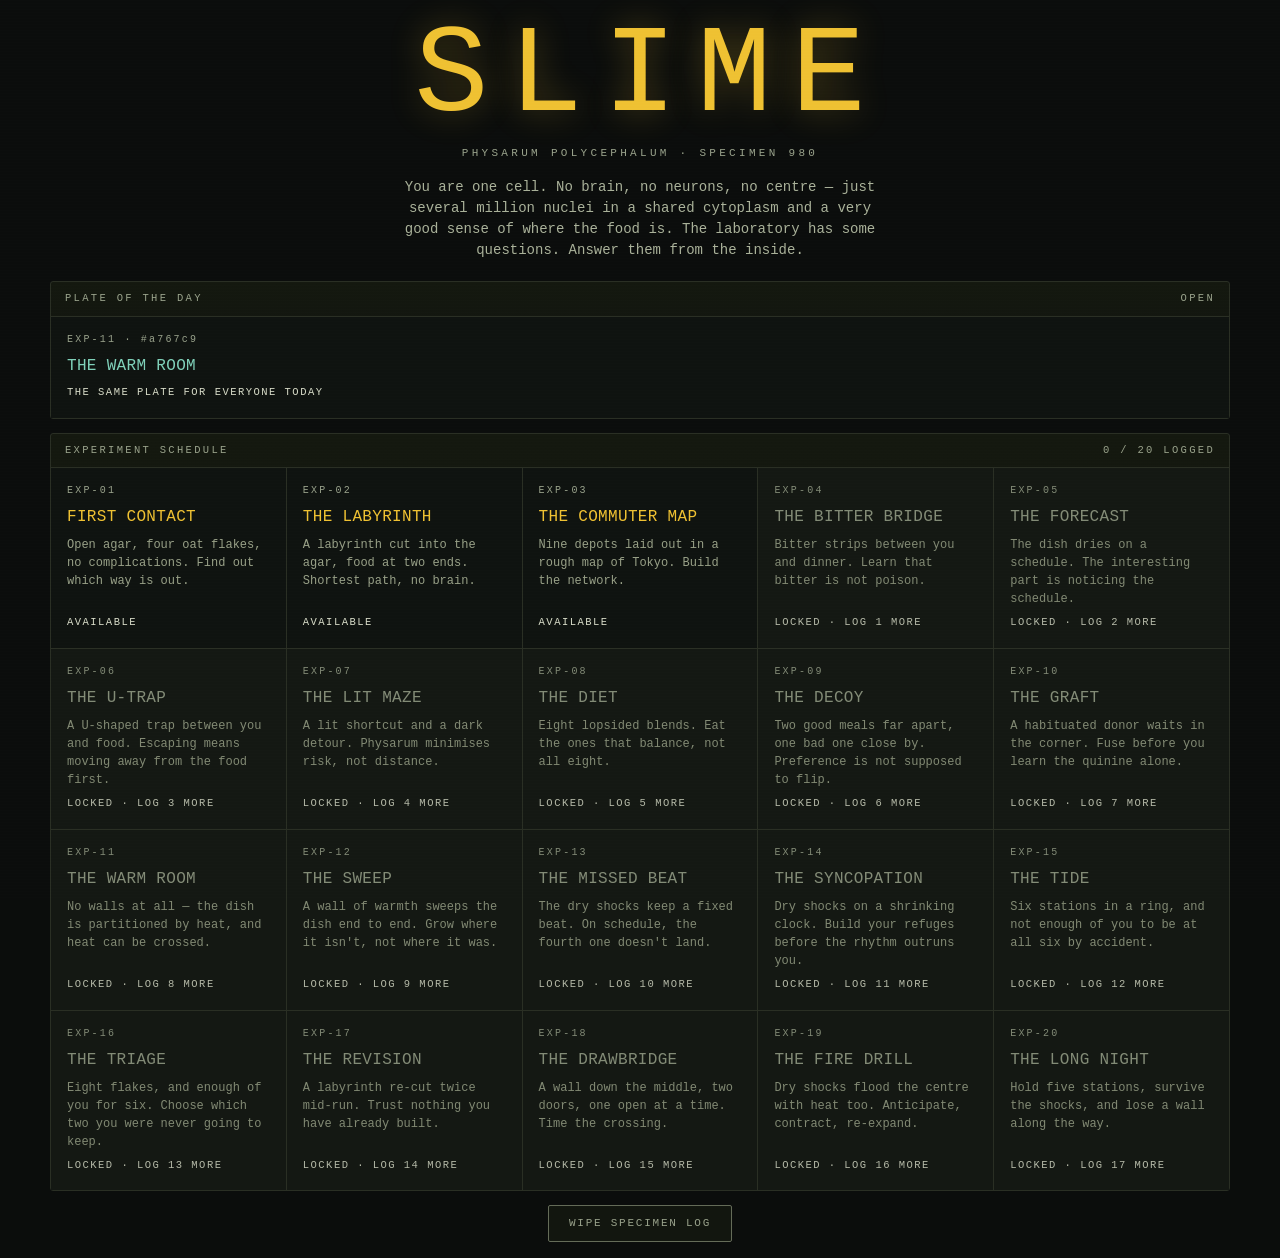
==== commit 914d4a74: "My own review: a fix that undid another, and four stale captions I was told to review this myself an" ====
--- a/index.html
+++ b/index.html
@@ -27,8 +27,11 @@
   --quin:#bf82e2;
   /* --line draws the furniture — slab edges, the grid between dishes — and is
      deliberately faint. A control's own edge is the thing that says "this is a
-     control", so it is held to 1.4.11's 3:1 against every ground in the sheet;
-     the faintest here is 3.24 against the result panel's top stop. */
+     control", so it is held to 1.4.11's 3:1 against every ground in the sheet.
+     The meter track's own edge is drawn in it too, for the same reason — see
+     .meter .bar — and the track is the tightest ground it takes, at 3.01. The
+     dish card under the pointer is next at 3.13, and the result panel's top
+     stop after that at 3.24. */
   --edge:#646b58;
   --mono:ui-monospace,SFMono-Regular,"SF Mono",Menlo,Consolas,"Liberation Mono",monospace;
   /* The letterboxed plate width: the dish is 420x260, so capping its HEIGHT at
@@ -127,7 +130,7 @@
 .btn.ghost{color:var(--dim)}
 .btn.ghost:hover{color:var(--ink);border-color:var(--ink)}
 /* Time-lapse, lit at every stop except ×1. It is not "faster than real time"
-   — ×1 is already about a hundred times that — it is "not the dish's own
+   — ×1 is already about four hundred times that — it is "not the dish's own
    clock", which a quarter speed is as much as a quadruple one. */
 .btn.lapse-on{border-color:var(--slime);color:var(--slime)}
 
@@ -279,21 +282,34 @@
    third meter's own display toggle. */
 .meter .lab span:first-child{flex:0 0 58px}
 .console.twometer .meter .lab span:first-child{flex:0 0 86px}
+/* The track's own edge is drawn in --edge, which is the token for exactly this
+   — a graphical object held to 3:1 — and it lands at 3.01 against the track it
+   outlines. It used to be a 16% wash of the ink, which lands at 1.51: visible
+   as a softness rather than as an edge, and at 0% there is no fill to see, so
+   the ring IS the meter. */
 .meter .bar{order:1;flex:1;height:4px;background:#1b1f18;border-radius:2px;overflow:hidden;
-  box-shadow:inset 0 0 0 1px rgba(216,220,200,.16)}
+  box-shadow:inset 0 0 0 1px var(--edge)}
 /* the figure gets a column rather than hugging the track, so the two meters
    of a dish carrying both end on the same edge whatever they are counting —
    "4,500" against "0%" against "p 12 · c 30" */
 .meter .lab span:last-child{order:2;color:var(--ink);flex:0 0 auto;
   min-width:64px;text-align:right}
+/* Each fill runs a gradient across its OWN width, so a meter barely off zero
+   shows nothing but the dark stop — which makes that stop, not the lit end,
+   the colour the reading actually depends on. Both of the darks here used to
+   be chosen to sit under their lit end rather than over the track: habituation
+   at 1.76 against #1b1f18 and the reserve at 2.40, so the two meters were at
+   their least readable exactly where they matter most, a reserve running out
+   and a habituation just beginning. Lifted to 3.35 and 3.27; biomass already
+   cleared at 3.88 and is left alone. */
 .meter .fill{height:100%;width:0%;background:var(--slime);transition:width .18s}
 .meter.mass .fill{background:linear-gradient(90deg,#977514,var(--slime))}
-.meter.hab .fill{background:linear-gradient(90deg,#5b3479,var(--quin))}
+.meter.hab .fill{background:linear-gradient(90deg,#8f55bd,var(--quin))}
 /* The reserve reads as cytoplasm, because that is what it is standing in for:
    the cost of telling the organism where to go. Declared above .crit so a
    reserve running out still turns red — the two selectors weigh the same and
    the later one wins. */
-.meter.cue .fill{background:linear-gradient(90deg,#2c6353,var(--cyto))}
+.meter.cue .fill{background:linear-gradient(90deg,#37796a,var(--cyto))}
 .meter.crit .fill{background:var(--bad)}
 .hud-br{color:var(--dim);font-size:11px;letter-spacing:.08em}
 /* the list reads across the panel, not down the side of a plate */
@@ -361,7 +377,7 @@
    for a standalone button and is most of a phone's control row */
 body.touch .simbar .btn{min-height:44px;min-width:44px;padding:0 14px}
 /* The figure is held to the width of its widest label. The ladder runs from
-   ×1/16 to ×16, so the slot's content changes width as it is cycled, and a
+   ×1/16 to ×4, so the slot's content changes width as it is cycled, and a
    button that grows and shrinks under a thumb that is pressing it repeatedly
    walks out from under the thumb — the same reason #s-pause is pinned below,
    arrived at from the other direction. Left-aligned, so the figure stays put
@@ -670,14 +686,14 @@
           <b>hold right / shift</b><span>retract &mdash; pull cytoplasm back out of a region</span>
           <b>the reserve</b><span>cueing spends it and letting go rebuilds it, slower than it went; at zero the brush stops until you release. Nudge, let the chemotaxis run, nudge again</span>
           <b>space</b><span>hold the clock</span>
-          <b>F</b><span>time-lapse &mdash; step the dish clock round the ladder, &times;1/16 up to &times;16; <b>shift+F</b> steps back down. &times;1 is the dish's own clock, which is already about a hundred times real time &mdash; so even &times;1/16 is a time-lapse</span>
+          <b>F</b><span>time-lapse &mdash; step the dish clock round the ladder, &times;1/16 up to &times;4; <b>shift+F</b> steps back down. &times;1 is the dish's own clock, which is already about four hundred times real time &mdash; so even &times;1/16 is a time-lapse. Where the dish cannot keep up with the rate asked for, the clock shows what it is managing instead</span>
           <b>R</b><span>reset the dish</span>
         </div>
         <div class="keys keys-touch">
           <b>hold / drag</b><span>emit a growth cue &mdash; the exploratory front flows toward your finger</span>
           <b>two fingers</b><span>retract &mdash; a second finger flips a live drag and pulls cytoplasm back out of a region</span>
           <b>the reserve</b><span>cueing spends it and lifting your finger rebuilds it, slower than it went; at zero the brush stops until you lift</span>
-          <b>Hold / &times;N</b><span>the control row stops the dish clock, or steps it round the ladder from &times;1/16 to &times;16 &mdash; same dish, watched slower or faster. &times;1 is already about a hundred times real time</span>
+          <b>Hold / &times;N</b><span>the control row stops the dish clock, or steps it round the ladder from &times;1/16 to &times;4 &mdash; same dish, watched slower or faster. &times;1 is already about four hundred times real time</span>
           <b>Controls</b><span>resetting the plate and abandoning the dish are in there</span>
         </div>
       </div>
@@ -781,13 +797,13 @@
             <b>hold left / drag</b><span>emit a growth cue</span>
             <b>right / shift</b><span>retract &mdash; pull cytoplasm back</span>
             <b>space</b><span>hold the clock</span>
-            <b>F</b><span>time-lapse &mdash; &times;1/16 to &times;16 (<b>shift+F</b> back down)</span>
+            <b>F</b><span>time-lapse &mdash; &times;1/16 to &times;4 (<b>shift+F</b> back down)</span>
             <b>R</b><span>reset the dish</span>
           </div>
           <div class="keys keys-touch">
             <b>hold / drag</b><span>emit a growth cue</span>
             <b>two fingers</b><span>retract &mdash; a second finger flips a live drag</span>
-            <b>Hold / &times;N</b><span>stop the clock, or step it &times;1/16 &hellip; &times;16</span>
+            <b>Hold / &times;N</b><span>stop the clock, or step it &times;1/16 &hellip; &times;4</span>
           </div>
         </div>
       </details>
@@ -799,6 +815,12 @@
   // Deploy stamp: `slime deploy` rewrites this line with the live commit.
   const BUILD = 'dev';
 </script>
-<script src="js/sim.js"></script>
+<!-- The same stamp on the script URL, rewritten by the same deploy. The page
+     itself is served no-cache, but js/sim.js is not, and a browser holding a
+     copy of it from the last visit reuses it for hours without asking — so a
+     fresh page ran the old simulation and reported the new build. A new
+     query string is a new cache key: the first visit after a deploy fetches
+     the script the page was deployed with. -->
+<script src="js/sim.js?v=dev"></script>
 </body>
 </html>
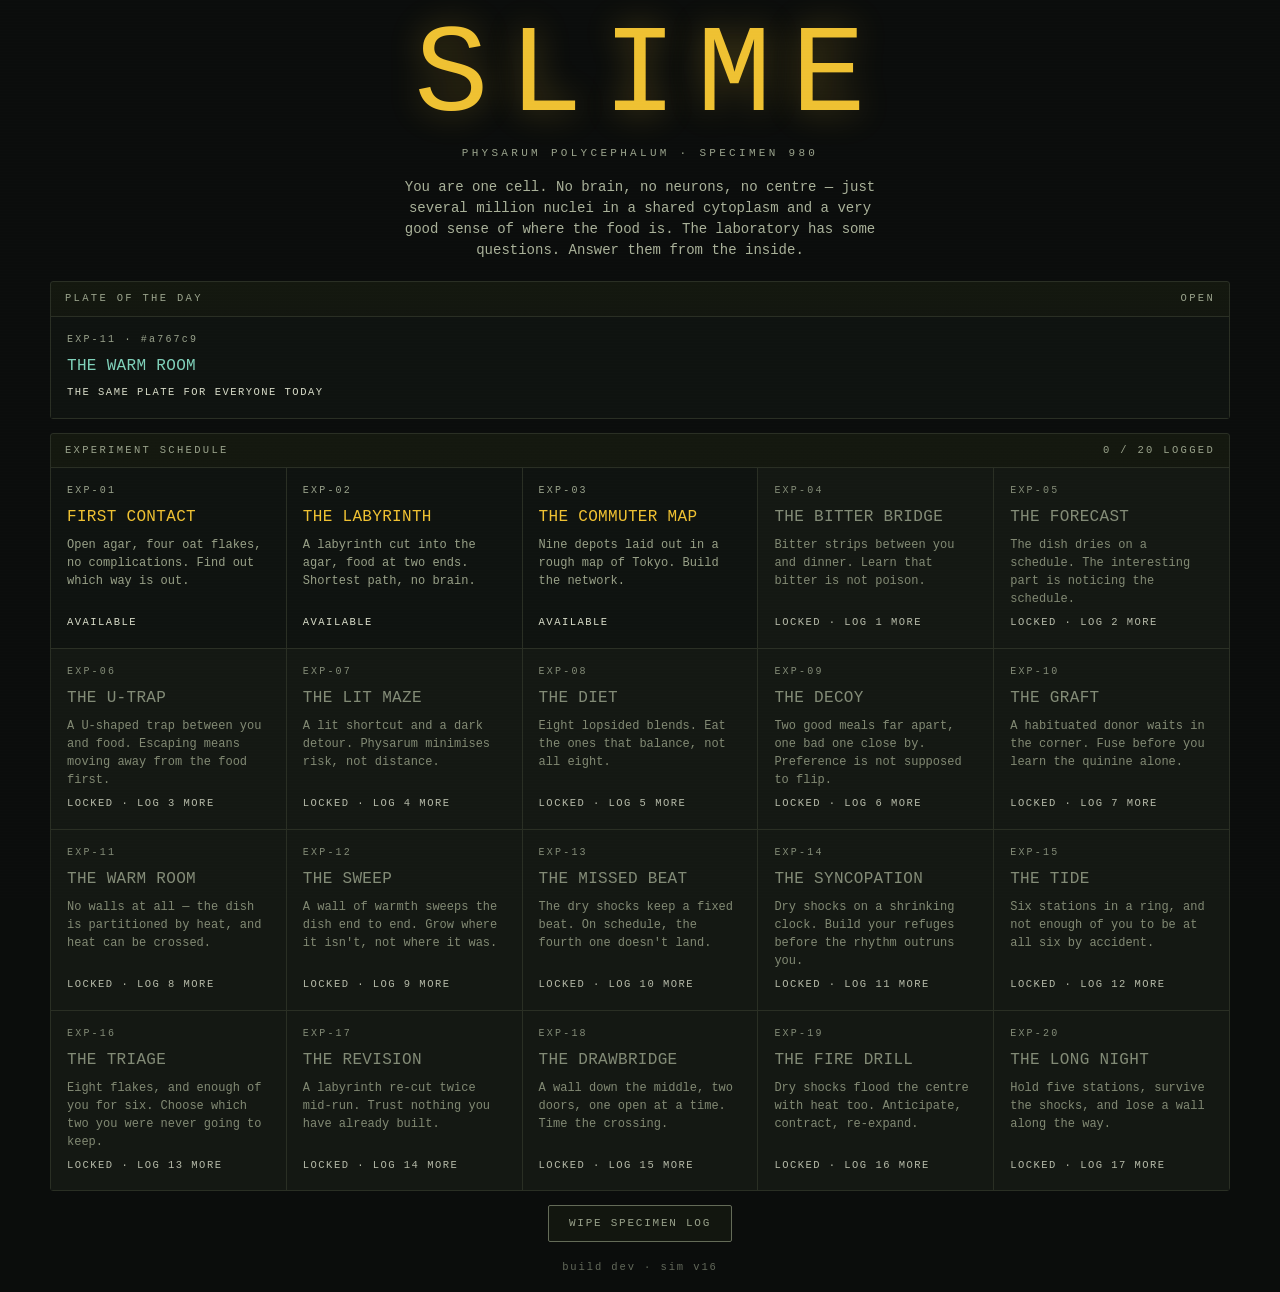
==== commit 1fdad48b: "Show the build, and the simulation version, on the title screen `slime deploy` stamps the live commi" ====
--- a/index.html
+++ b/index.html
@@ -86,6 +86,14 @@
   color:var(--slime);text-shadow:0 0 34px rgba(239,193,50,.30);margin-right:-.16em}
 .hero .sub{color:var(--dim);letter-spacing:.30em;font-size:11px;text-transform:uppercase;margin-top:14px}
 .hero .tag{max-width:56ch;margin:16px auto 0;color:#a9b199}
+/* The plate's own label: which build is on the glass, and which version of
+   the simulation it runs. A static site has no other version signal — the
+   deploy stamp was readable only by viewing source or curling the page, which
+   is fine for `slime status` and no use at all to someone looking at a plate
+   that is behaving oddly. Quieter than .sub and in the same idiom, at the
+   foot of the schedule where a lab sticker would be. */
+.stamp{text-align:center;margin-top:18px;color:var(--dim);opacity:.62;
+  font-size:10.5px;letter-spacing:.18em}
 
 .slab{border:1px solid var(--line);background:linear-gradient(180deg,#14180f,#0f1210);border-radius:3px}
 .slab-h{display:flex;justify-content:space-between;align-items:baseline;gap:12px;
@@ -130,7 +138,7 @@
 .btn.ghost{color:var(--dim)}
 .btn.ghost:hover{color:var(--ink);border-color:var(--ink)}
 /* Time-lapse, lit at every stop except ×1. It is not "faster than real time"
-   — ×1 is already about four hundred times that — it is "not the dish's own
+   — ×1 is already about two hundred times that — it is "not the dish's own
    clock", which a quarter speed is as much as a quadruple one. */
 .btn.lapse-on{border-color:var(--slime);color:var(--slime)}
 
@@ -662,6 +670,9 @@
     <div class="row" style="margin-top:14px;justify-content:center">
       <button class="btn ghost" id="btn-wipe">Wipe specimen log</button>
     </div>
+    <!-- filled by renderStamp(); empty until then, so a page whose script
+         failed to load shows nothing rather than a placeholder -->
+    <div class="stamp" id="stamp"></div>
   </section>
 
   <!-- ============ BRIEF ============ -->
@@ -686,14 +697,14 @@
           <b>hold right / shift</b><span>retract &mdash; pull cytoplasm back out of a region</span>
           <b>the reserve</b><span>cueing spends it and letting go rebuilds it, slower than it went; at zero the brush stops until you release. Nudge, let the chemotaxis run, nudge again</span>
           <b>space</b><span>hold the clock</span>
-          <b>F</b><span>time-lapse &mdash; step the dish clock round the ladder, &times;1/16 up to &times;4; <b>shift+F</b> steps back down. &times;1 is the dish's own clock, which is already about four hundred times real time &mdash; so even &times;1/16 is a time-lapse. Where the dish cannot keep up with the rate asked for, the clock shows what it is managing instead</span>
+          <b>F</b><span>time-lapse &mdash; step the dish clock round the ladder, &times;1/16 up to &times;4; <b>shift+F</b> steps back down. &times;1 is the dish's own clock, which is already about two hundred times real time &mdash; so even &times;1/16 is a time-lapse. Where the dish cannot keep up with the rate asked for, the clock shows what it is managing instead</span>
           <b>R</b><span>reset the dish</span>
         </div>
         <div class="keys keys-touch">
           <b>hold / drag</b><span>emit a growth cue &mdash; the exploratory front flows toward your finger</span>
           <b>two fingers</b><span>retract &mdash; a second finger flips a live drag and pulls cytoplasm back out of a region</span>
           <b>the reserve</b><span>cueing spends it and lifting your finger rebuilds it, slower than it went; at zero the brush stops until you lift</span>
-          <b>Hold / &times;N</b><span>the control row stops the dish clock, or steps it round the ladder from &times;1/16 to &times;4 &mdash; same dish, watched slower or faster. &times;1 is already about four hundred times real time</span>
+          <b>Hold / &times;N</b><span>the control row stops the dish clock, or steps it round the ladder from &times;1/16 to &times;4 &mdash; same dish, watched slower or faster. &times;1 is already about two hundred times real time</span>
           <b>Controls</b><span>resetting the plate and abandoning the dish are in there</span>
         </div>
       </div>
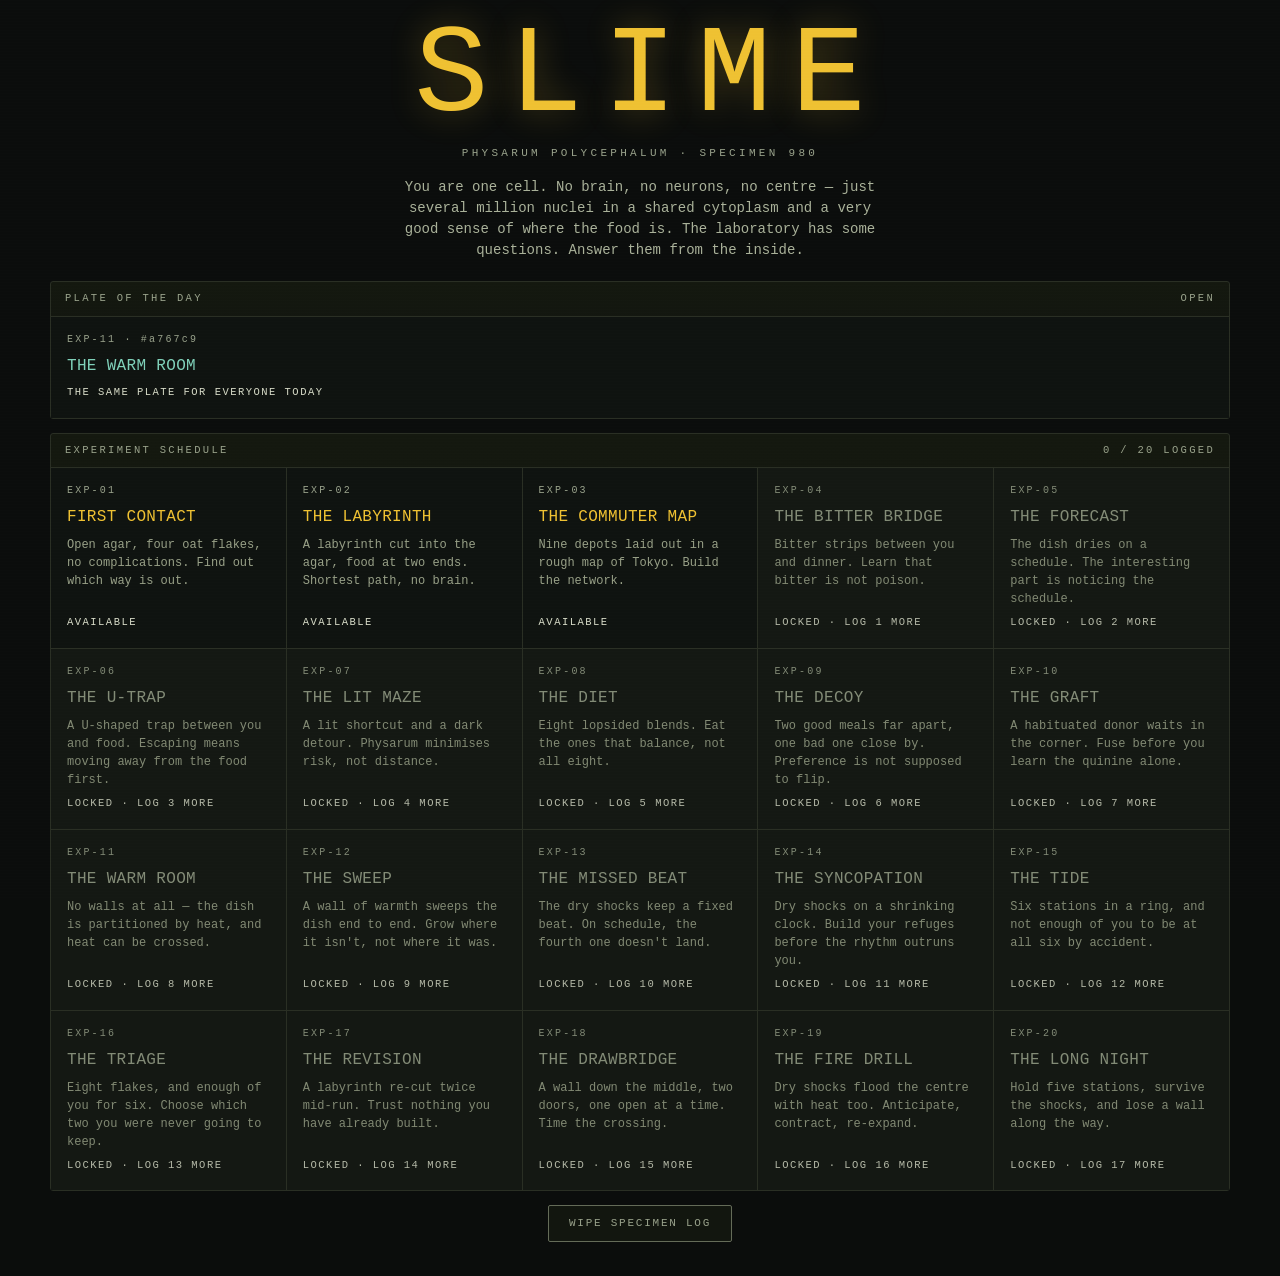
==== commit 67e4f65f: "Address self-review: the stamp was faded below the AA floor Codex declined this PR, so the review is" ====
--- a/index.html
+++ b/index.html
@@ -91,8 +91,16 @@
    deploy stamp was readable only by viewing source or curling the page, which
    is fine for `slime status` and no use at all to someone looking at a plate
    that is behaving oddly. Quieter than .sub and in the same idiom, at the
-   foot of the schedule where a lab sticker would be. */
-.stamp{text-align:center;margin-top:18px;color:var(--dim);opacity:.62;
+   foot of the schedule where a lab sticker would be.
+
+   Quieter as a SOLID tone and not as --dim under an opacity. Faded that way
+   it composites to #63695b, which is 3.44:1 on --bg and under the AA floor
+   at 10.5px — and the :root comment says in as many words that --dim was
+   raised to clear 4.5:1 wherever it carries 10px type. This sheet has made
+   that exact mistake once already and reverted it: see the not-yet-reached
+   node note, "a half-opacity --dim, which is a colour you can see only if
+   you already know what it says". 5.08:1 here, against --dim's own 7.33. */
+.stamp{text-align:center;margin-top:18px;color:#7d8573;
   font-size:10.5px;letter-spacing:.18em}
 
 .slab{border:1px solid var(--line);background:linear-gradient(180deg,#14180f,#0f1210);border-radius:3px}
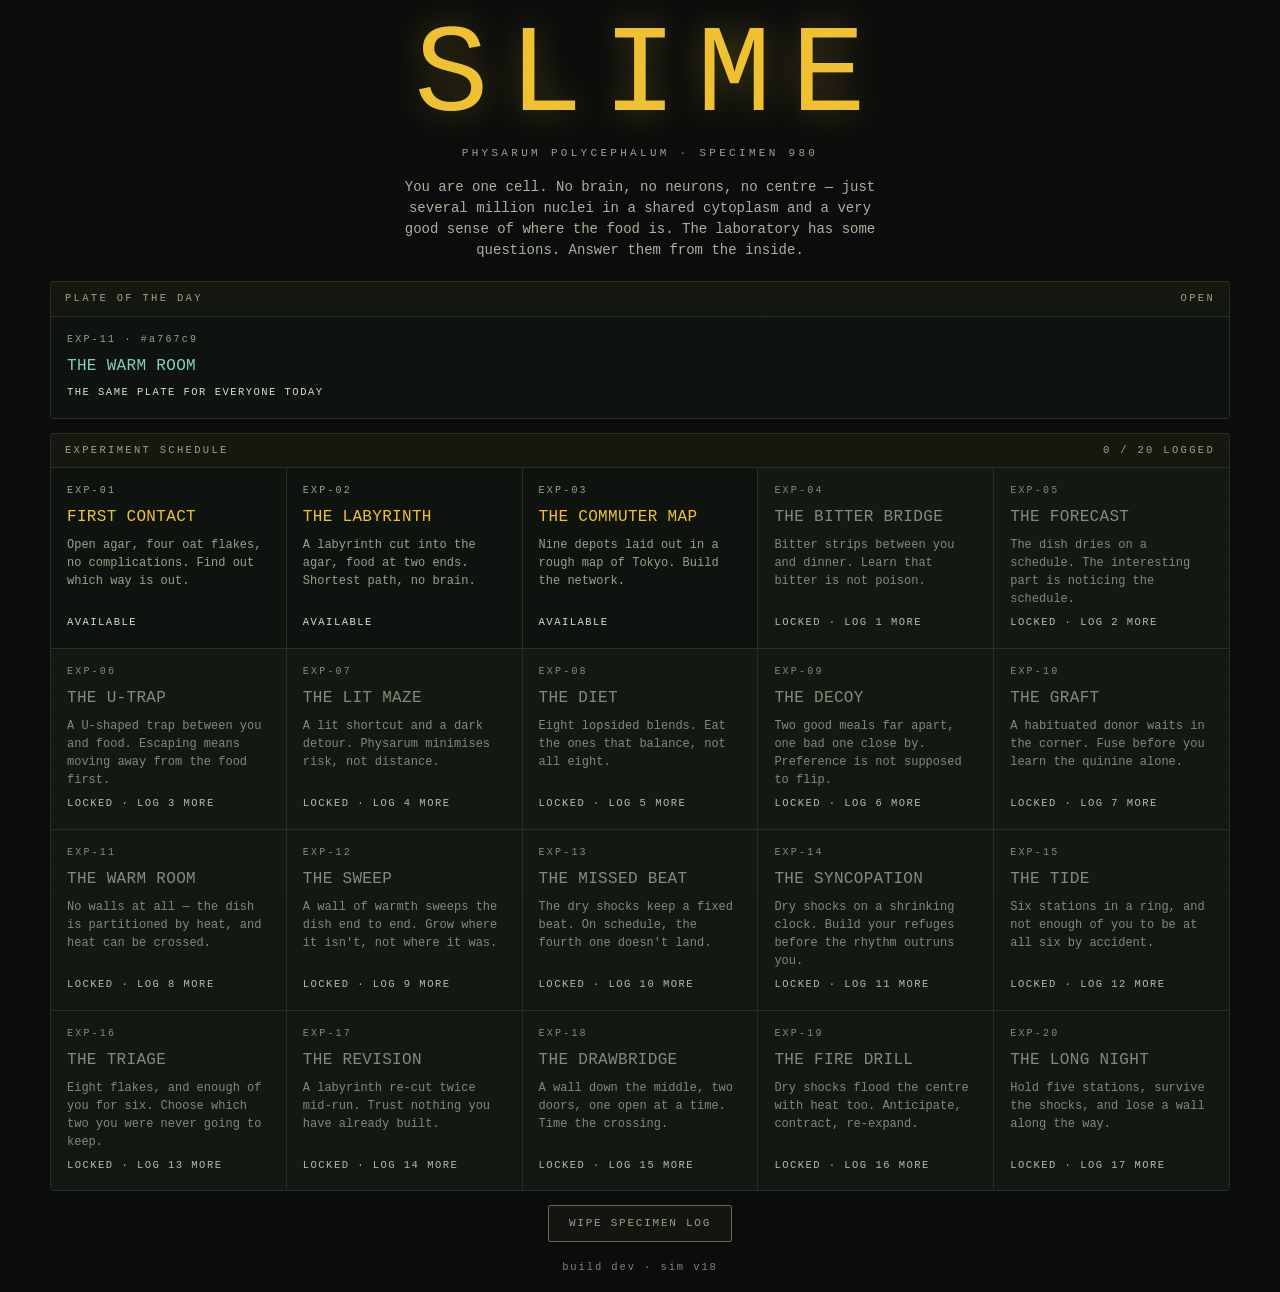
==== commit f027aaf7: "Two-layer plate: a backdrop canvas redrawn on change, a top canvas per frame cv holds ground, haze, " ====
--- a/index.html
+++ b/index.html
@@ -241,6 +241,10 @@
    drag across it still scrolls the page on iOS. */
 #stage canvas{display:block;width:100%;height:auto;touch-action:none;
   -webkit-user-select:none;user-select:none;-webkit-touch-callout:none}
+/* The plate is two canvases: #cv holds what stands still between repaints,
+   #cvTop over it what moves every frame (see the backdrop in render()). The
+   top one takes no input — the stage listens for the brush. */
+#stage #cvTop{position:absolute;left:0;top:0;width:100%;height:100%;pointer-events:none}
 /* ---------- the console ---------- */
 /* Every readout the run has, in one panel UNDER the dish: the code line and
    the clock, the objective, the meters, the depot list and the note.
@@ -725,6 +729,7 @@
       <!-- the plate holds the culture and nothing else -->
       <div id="stage">
         <canvas id="cv"></canvas>
+        <canvas id="cvTop" aria-hidden="true"></canvas>
         <div id="pauseveil">Culture held</div>
       </div>
 
